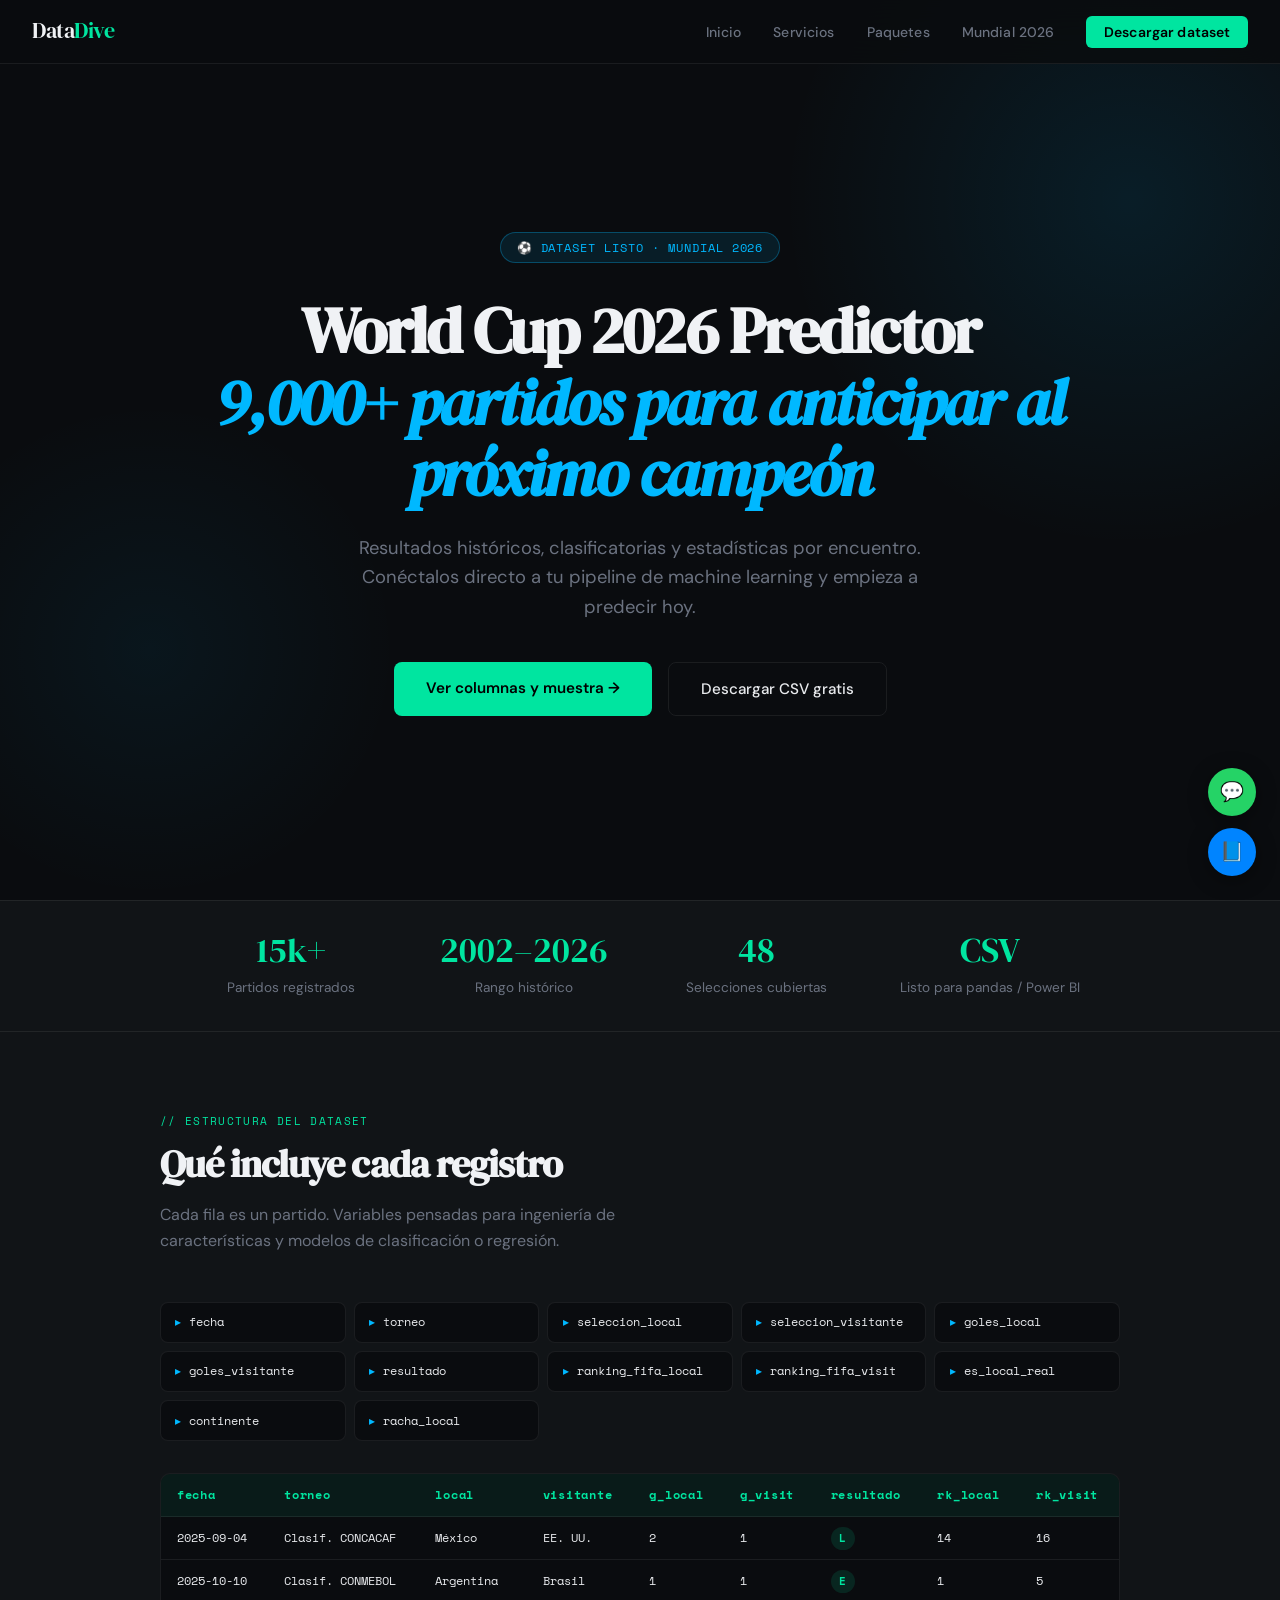
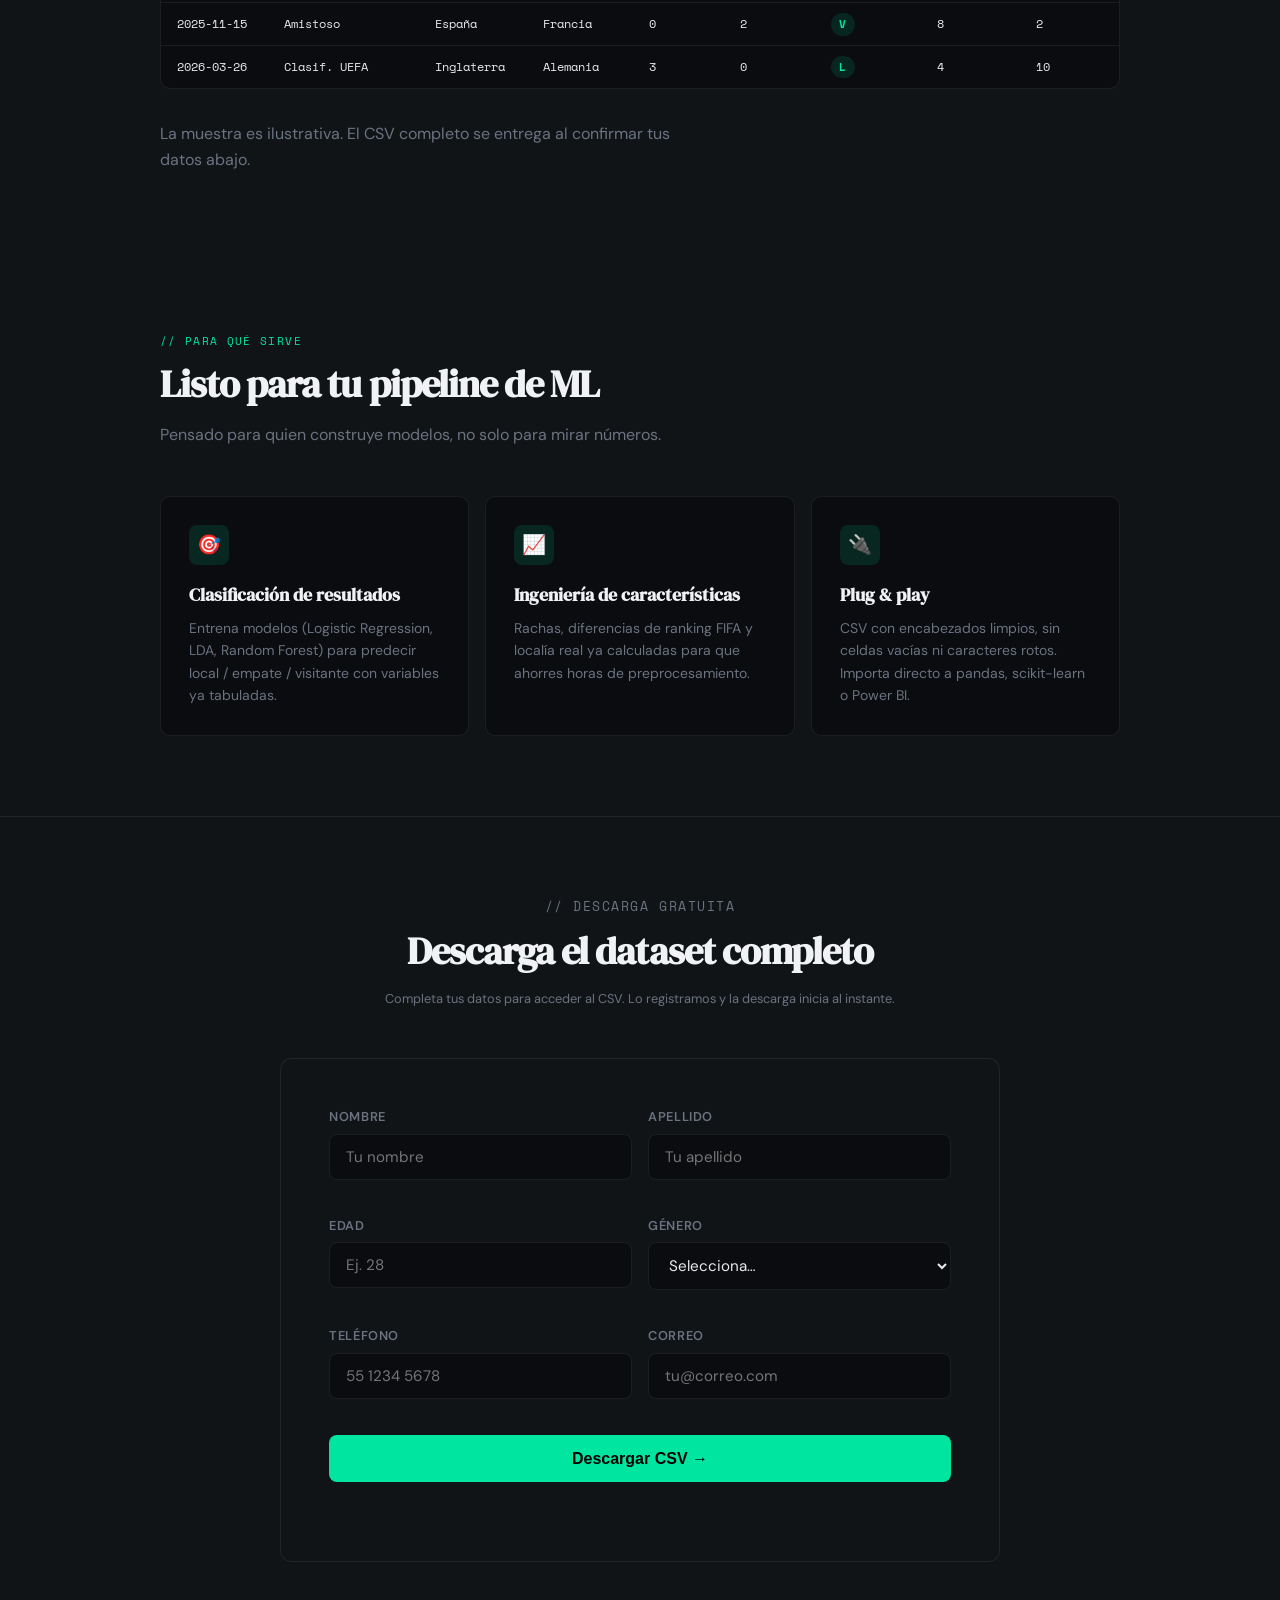
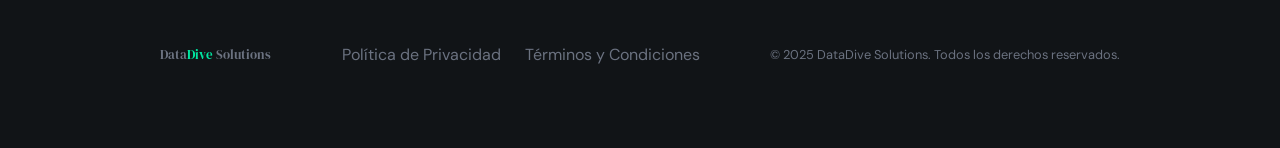
==== mundial-2026.html @ a994e7df "Dataset Selecciones" ====
<!DOCTYPE html>
<html lang="es">
<head>
  <meta charset="utf-8">
  <meta name="viewport" content="width=device-width, initial-scale=1">
  <meta name="description" content="Dataset de partidos de selecciones rumbo al Mundial 2026, listo para entrenar tu modelo predictivo. Descarga la muestra en CSV.">
  <meta name="author" content="DataDive Solutions">

  <meta property="og:title"       content="Dataset Mundial 2026 — Partidos de selecciones | DataDive">
  <meta property="og:description" content="Datos históricos y de clasificación listos para modelos predictivos. Descarga en CSV.">
  <meta property="og:type"        content="website">

  <title>Dataset Mundial 2026 — Partidos de selecciones | DataDive Solutions</title>

  <link rel="preconnect" href="https://fonts.googleapis.com">
  <link rel="preconnect" href="https://fonts.gstatic.com" crossorigin>
  <link href="https://fonts.googleapis.com/css2?family=DM+Serif+Display:ital@0;1&family=DM+Sans:wght@300;400;500;600&family=Space+Mono:wght@400;700&display=swap" rel="stylesheet">

  <!-- Estilos base (reutilizados) + estilos específicos de esta página -->
  <link rel="stylesheet" href="css/styles.css">
  <link rel="stylesheet" href="css/mundial.css">

  <!-- Meta Pixel Code -->
  <script>
  !function(f,b,e,v,n,t,s)
  {if(f.fbq)return;n=f.fbq=function(){n.callMethod?
  n.callMethod.apply(n,arguments):n.queue.push(arguments)};
  if(!f._fbq)f._fbq=n;n.push=n;n.loaded=!0;n.version='2.0';
  n.queue=[];t=b.createElement(e);t.async=!0;
  t.src=v;s=b.getElementsByTagName(e)[0];
  s.parentNode.insertBefore(t,s)}(window, document,'script',
  'https://connect.facebook.net/en_US/fbevents.js');
  fbq('init', '1677530406272596');
  fbq('track', 'PageView');
  </script>
  <noscript><img height="1" width="1" style="display:none"
  src="https://www.facebook.com/tr?id=1677530406272596&ev=PageView&noscript=1"
  /></noscript>
  <!-- End Meta Pixel Code -->
</head>
<body>

  <!-- ══════════ NAVBAR ══════════ -->
  <header>
    <nav class="navbar" aria-label="Navegación principal">
      <a class="nav-logo" href="index.html" aria-label="DataDive Solutions — Inicio">
        Data<span>Dive</span>
      </a>
      <ul class="nav-links" role="list">
        <li><a href="index.html">Inicio</a></li>
        <li><a href="index.html#servicios">Servicios</a></li>
        <li><a href="index.html#paquetes">Paquetes</a></li>
        <li><a href="mundial-2026.html" aria-current="page">Mundial 2026</a></li>
        <li><a href="#descarga" class="nav-cta">Descargar dataset</a></li>
      </ul>
    </nav>
  </header>

  <main>

    <!-- ══════════ HERO ══════════ -->
    <section class="hero hero--mundial" aria-labelledby="hero-heading">
      <div class="hero-inner">
        <div class="hero-badge" aria-hidden="true">⚽ Dataset listo · Mundial 2026</div>
        <h1 id="hero-heading">
          World Cup 2026 Predictor<br>
          <em>9,000+ partidos para anticipar al próximo campeón</em>
        </h1>
        <p>
          Resultados históricos, clasificatorias y estadísticas por encuentro. Conéctalos directo a tu pipeline de
          machine learning y empieza a predecir hoy.
        </p>
        <div class="hero-actions">
          <a href="#muestra"  class="btn-primary">Ver columnas y muestra →</a>
          <a href="#descarga" class="btn-ghost">Descargar CSV gratis</a>
        </div>
      </div>
    </section>

    <!-- ══════════ STATS ══════════ -->
    <div class="stats-bar" role="region" aria-label="Cifras del dataset">
      <div class="stats-inner">
        <div>
          <span class="stat-num">15k+</span>
          <span class="stat-label">Partidos registrados</span>
        </div>
        <div>
          <span class="stat-num">2002–2026</span>
          <span class="stat-label">Rango histórico</span>
        </div>
        <div>
          <span class="stat-num">48</span>
          <span class="stat-label">Selecciones cubiertas</span>
        </div>
        <div>
          <span class="stat-num">CSV</span>
          <span class="stat-label">Listo para pandas / Power BI</span>
        </div>
      </div>
    </div>

    <!-- ══════════ MUESTRA / COLUMNAS ══════════ -->
    <section id="muestra" aria-labelledby="muestra-heading">
      <div class="container">
        <p class="section-label" aria-hidden="true">// estructura del dataset</p>
        <h2 class="section-title" id="muestra-heading">Qué incluye cada registro</h2>
        <p class="section-sub">
          Cada fila es un partido. Variables pensadas para ingeniería de
          características y modelos de clasificación o regresión.
        </p>

        <div class="dataset-cols">
          <div class="dataset-col">fecha</div>
          <div class="dataset-col">torneo</div>
          <div class="dataset-col">seleccion_local</div>
          <div class="dataset-col">seleccion_visitante</div>
          <div class="dataset-col">goles_local</div>
          <div class="dataset-col">goles_visitante</div>
          <div class="dataset-col">resultado</div>
          <div class="dataset-col">ranking_fifa_local</div>
          <div class="dataset-col">ranking_fifa_visit</div>
          <div class="dataset-col">es_local_real</div>
          <div class="dataset-col">continente</div>
          <div class="dataset-col">racha_local</div>
        </div>

        <div class="table-preview" role="region" aria-label="Muestra del dataset de partidos">
          <table>
            <thead>
              <tr>
                <th scope="col">fecha</th>
                <th scope="col">torneo</th>
                <th scope="col">local</th>
                <th scope="col">visitante</th>
                <th scope="col">g_local</th>
                <th scope="col">g_visit</th>
                <th scope="col">resultado</th>
                <th scope="col">rk_local</th>
                <th scope="col">rk_visit</th>
              </tr>
            </thead>
            <tbody>
              <tr>
                <td>2025-09-04</td><td>Clasif. CONCACAF</td><td>México</td><td>EE. UU.</td>
                <td>2</td><td>1</td><td><span class="tag tag-ok">L</span></td><td>14</td><td>16</td>
              </tr>
              <tr>
                <td>2025-10-10</td><td>Clasif. CONMEBOL</td><td>Argentina</td><td>Brasil</td>
                <td>1</td><td>1</td><td><span class="tag tag-ok">E</span></td><td>1</td><td>5</td>
              </tr>
              <tr>
                <td>2025-11-15</td><td>Amistoso</td><td>España</td><td>Francia</td>
                <td>0</td><td>2</td><td><span class="tag tag-ok">V</span></td><td>8</td><td>2</td>
              </tr>
              <tr>
                <td>2026-03-26</td><td>Clasif. UEFA</td><td>Inglaterra</td><td>Alemania</td>
                <td>3</td><td>0</td><td><span class="tag tag-ok">L</span></td><td>4</td><td>10</td>
              </tr>
            </tbody>
          </table>
        </div>
        <p class="section-sub" style="margin-bottom:0;">
          La muestra es ilustrativa. El CSV completo se entrega al confirmar tus datos abajo.
        </p>
      </div>
    </section>

    <!-- ══════════ CASOS DE USO ══════════ -->
    <section id="usos" aria-labelledby="usos-heading" style="background:var(--color-surface);">
      <div class="container">
        <p class="section-label" aria-hidden="true">// para qué sirve</p>
        <h2 class="section-title" id="usos-heading">Listo para tu pipeline de ML</h2>
        <p class="section-sub">Pensado para quien construye modelos, no solo para mirar números.</p>

        <div class="services-grid">
          <article class="service-card">
            <div class="service-icon" aria-hidden="true">🎯</div>
            <h3>Clasificación de resultados</h3>
            <p>Entrena modelos (Logistic Regression, LDA, Random Forest) para predecir local / empate / visitante con variables ya tabuladas.</p>
          </article>
          <article class="service-card">
            <div class="service-icon" aria-hidden="true">📈</div>
            <h3>Ingeniería de características</h3>
            <p>Rachas, diferencias de ranking FIFA y localía real ya calculadas para que ahorres horas de preprocesamiento.</p>
          </article>
          <article class="service-card">
            <div class="service-icon" aria-hidden="true">🔌</div>
            <h3>Plug &amp; play</h3>
            <p>CSV con encabezados limpios, sin celdas vacías ni caracteres rotos. Importa directo a pandas, scikit-learn o Power BI.</p>
          </article>
        </div>
      </div>
    </section>

  </main>

  <!-- ══════════ FOOTER CON FORMULARIO DE DESCARGA PROTEGIDA ══════════ -->
  <footer id="descarga" class="site-footer" style="text-align:left; padding-top:var(--space-2xl); padding-bottom:var(--space-2xl);">
    <div class="container">
      <div style="text-align:center; margin-bottom:var(--space-xl);">
        <p class="section-label" aria-hidden="true">// descarga gratuita</p>
        <h2 class="section-title">Descarga el dataset completo</h2>
        <p class="section-sub" style="margin:0 auto;">
          Completa tus datos para acceder al CSV. Lo registramos y la descarga inicia al instante.
        </p>
      </div>

      <div class="download-gate">
        <form id="download-form" novalidate>

          <!-- Honeypot anti-bots (oculto para humanos) -->
          <div class="hp-field" aria-hidden="true">
            <label for="website">No llenar este campo</label>
            <input type="text" id="website" name="website" tabindex="-1" autocomplete="off">
          </div>

          <div class="download-gate-grid">
            <div class="form-group">
              <label for="nombre">Nombre</label>
              <input type="text" id="nombre" name="nombre" placeholder="Tu nombre" required autocomplete="given-name">
            </div>
            <div class="form-group">
              <label for="apellido">Apellido</label>
              <input type="text" id="apellido" name="apellido" placeholder="Tu apellido" required autocomplete="family-name">
            </div>
            <div class="form-group">
              <label for="edad">Edad</label>
              <input type="number" id="edad" name="edad" placeholder="Ej. 28" min="1" max="120" required>
            </div>
            <div class="form-group">
              <label for="genero">Género</label>
              <select id="genero" name="genero" required>
                <option value="" disabled selected>Selecciona…</option>
                <option value="Femenino">Femenino</option>
                <option value="Masculino">Masculino</option>
                <option value="Otro">Otro</option>
                <option value="Prefiero no decir">Prefiero no decir</option>
              </select>
            </div>
            <div class="form-group">
              <label for="telefono">Teléfono</label>
              <input type="tel" id="telefono" name="telefono" placeholder="55 1234 5678" required autocomplete="tel">
            </div>
            <div class="form-group">
              <label for="correo">Correo</label>
              <input type="email" id="correo" name="correo" placeholder="tu@correo.com" required autocomplete="email">
            </div>
          </div>

          <button type="submit" class="btn-primary form-submit" style="margin-top:var(--space-md);">
            Descargar CSV →
          </button>

          <p id="form-status" class="form-status" role="status" aria-live="polite"></p>
        </form>
      </div>

      <div class="footer-inner" style="margin-top:var(--space-2xl);">
        <p class="footer-logo">Data<span>Dive</span> Solutions</p>
        <nav class="footer-links" aria-label="Legal">
          <a href="legal.html">Política de Privacidad</a>
          <a href="legal.html">Términos y Condiciones</a>
        </nav>
        <p>© 2025 DataDive Solutions. Todos los derechos reservados.</p>
      </div>
    </div>
  </footer>

  <!-- ══════════ FLOATING CTA ══════════ -->
  <div class="float-cta" aria-label="Contacto rápido">
    <a href="https://wa.me/525579811317" class="float-btn float-wa"
       target="_blank" rel="noopener noreferrer" aria-label="Contáctanos por WhatsApp">💬</a>
    <a href="https://www.facebook.com/share/1CLUdDTgsz/?mibextid=wwXlfr" class="float-btn float-fb"
       target="_blank" rel="noopener noreferrer" aria-label="Contáctanos por Facebook">📘</a>
  </div>

  <script src="js/mundial.js" defer></script>

</body>
</html>
---- css/styles.css ----
/* ============================================================
   DataDive Solutions — Main Stylesheet
   Structure:
   1. Design Tokens (CSS Custom Properties)
   2. Reset & Base
   3. Typography Utilities
   4. Layout Utilities
   5. Components
      5.1 Navbar
      5.2 Buttons
      5.3 Hero
      5.4 Stats Bar
      5.5 Data Sample / Table
      5.6 Process Steps
      5.7 Services Grid
      5.8 Packages
      5.9 Testimonials
      5.10 Legal / Trust Cards
      5.11 FAQ Accordion
      5.12 Contact Form
      5.13 Footer
      5.14 Floating CTA
   6. Animations
   7. Media Queries
   ============================================================ */


/* ── 1. DESIGN TOKENS ─────────────────────────────────────── */
:root {
  /* Colors */
  --color-bg:          #0a0c0f;
  --color-surface:     #111417;
  --color-surface-2:   #181c20;
  --color-border:      rgba(255, 255, 255, 0.07);
  --color-accent:      #00e5a0;
  --color-accent-2:    #00b8ff;
  --color-accent-dim:  rgba(0, 229, 160, 0.12);
  --color-text:        #e8eaed;
  --color-muted:       #6b7280;
  --color-heading:     #f0f2f5;
  --color-danger:      #ff4d6d;
  --color-wa:          #25d366;
  --color-fb:          #0084ff;

  /* Typography */
  --font-sans:   'DM Sans', sans-serif;
  --font-serif:  'DM Serif Display', serif;
  --font-mono:   'Space Mono', monospace;

  /* Spacing scale */
  --space-xs:  0.25rem;
  --space-sm:  0.5rem;
  --space-md:  1rem;
  --space-lg:  2rem;
  --space-xl:  3rem;
  --space-2xl: 5rem;

  /* Radii */
  --radius-sm:  6px;
  --radius-md:  8px;
  --radius-lg:  10px;
  --radius-xl:  12px;
  --radius-pill: 100px;

  /* Transitions */
  --transition-fast: 0.15s ease;
  --transition-base: 0.2s ease;
  --transition-slow: 0.5s ease;

  /* Layout */
  --container-max: 960px;
  --nav-height: 64px;
}


/* ── 2. RESET & BASE ──────────────────────────────────────── */
*,
*::before,
*::after {
  box-sizing: border-box;
  margin: 0;
  padding: 0;
}

html {
  scroll-behavior: smooth;
}

body {
  background:   var(--color-bg);
  color:        var(--color-text);
  font-family:  var(--font-sans);
  font-size:    16px;
  line-height:  1.6;
  overflow-x:   hidden;
}


/* ── 3. TYPOGRAPHY UTILITIES ──────────────────────────────── */
.section-label {
  font-family:    var(--font-mono);
  font-size:      0.7rem;
  letter-spacing: 0.12em;
  text-transform: uppercase;
  color:          var(--color-accent);
  margin-bottom:  0.75rem;
}

.section-title {
  font-family:    var(--font-serif);
  font-size:      clamp(1.8rem, 3vw, 2.6rem);
  color:          var(--color-heading);
  letter-spacing: -0.025em;
  line-height:    1.15;
  margin-bottom:  var(--space-md);
}

.section-sub {
  color:         var(--color-muted);
  max-width:     520px;
  font-size:     1rem;
  margin-bottom: var(--space-xl);
}


/* ── 4. LAYOUT UTILITIES ──────────────────────────────────── */
.container {
  max-width: var(--container-max);
  margin:    0 auto;
}

section {
  padding: var(--space-2xl) var(--space-lg);
}


/* ── 5. COMPONENTS ────────────────────────────────────────── */

/* 5.1 Navbar */
.navbar {
  position:        fixed;
  top:             0;
  left:            0;
  right:           0;
  z-index:         100;
  display:         flex;
  align-items:     center;
  justify-content: space-between;
  padding:         0 var(--space-lg);
  height:          var(--nav-height);
  background:      rgba(10, 12, 15, 0.85);
  backdrop-filter: blur(16px);
  border-bottom:   1px solid var(--color-border);
}

.nav-logo {
  font-family:     var(--font-serif);
  font-size:       1.35rem;
  color:           var(--color-heading);
  text-decoration: none;
  letter-spacing:  -0.02em;
}
.nav-logo span { color: var(--color-accent); }

.nav-links {
  display:    flex;
  gap:        var(--space-lg);
  list-style: none;
}

.nav-links a {
  color:           var(--color-muted);
  text-decoration: none;
  font-size:       0.875rem;
  font-weight:     500;
  letter-spacing:  0.01em;
  transition:      color var(--transition-base);
}
.nav-links a:hover { color: var(--color-text); }

.nav-cta {
  background:    var(--color-accent);
  color:         #000 !important;
  padding:       0.45rem 1.1rem;
  border-radius: var(--radius-sm);
  font-weight:   600 !important;
}
.nav-cta:hover { opacity: 0.88; }


/* 5.2 Buttons */
.btn-primary {
  background:      var(--color-accent);
  color:           #000;
  border:          none;
  padding:         0.85rem 2rem;
  border-radius:   var(--radius-md);
  font-size:       0.95rem;
  font-weight:     600;
  cursor:          pointer;
  text-decoration: none;
  transition:      transform var(--transition-fast),
                   box-shadow var(--transition-fast);
  box-shadow:      0 0 0 rgba(0, 229, 160, 0);
  display:         inline-block;
}
.btn-primary:hover {
  transform:  translateY(-2px);
  box-shadow: 0 8px 32px rgba(0, 229, 160, 0.25);
}

.btn-ghost {
  background:      transparent;
  color:           var(--color-text);
  border:          1px solid var(--color-border);
  padding:         0.85rem 2rem;
  border-radius:   var(--radius-md);
  font-size:       0.95rem;
  font-weight:     500;
  cursor:          pointer;
  text-decoration: none;
  transition:      border-color var(--transition-base),
                   color var(--transition-base);
  display:         inline-block;
}
.btn-ghost:hover {
  border-color: var(--color-accent);
  color:        var(--color-accent);
}


/* 5.3 Hero */
.hero {
  min-height: 100vh;
  display:    grid;
  place-items: center;
  padding:    7rem var(--space-lg) 4rem;
  position:   relative;
  overflow:   hidden;
}

.hero::before {
  content:        '';
  position:       absolute;
  width:          700px;
  height:         700px;
  background:     radial-gradient(circle, rgba(0, 229, 160, 0.08) 0%, transparent 70%);
  top:            -150px;
  right:          -200px;
  pointer-events: none;
}

.hero::after {
  content:        '';
  position:       absolute;
  width:          500px;
  height:         500px;
  background:     radial-gradient(circle, rgba(0, 184, 255, 0.06) 0%, transparent 70%);
  bottom:         0;
  left:           -100px;
  pointer-events: none;
}

.hero-inner {
  max-width: 860px;
  text-align: center;
  position:   relative;
  z-index:    1;
}

.hero-badge {
  display:        inline-flex;
  align-items:    center;
  gap:            var(--space-sm);
  background:     var(--color-accent-dim);
  border:         1px solid rgba(0, 229, 160, 0.25);
  border-radius:  var(--radius-pill);
  padding:        0.3rem var(--space-md);
  font-size:      0.75rem;
  font-family:    var(--font-mono);
  color:          var(--color-accent);
  letter-spacing: 0.08em;
  text-transform: uppercase;
  margin-bottom:  var(--space-lg);
  animation:      fadeUp 0.6s ease both;
}

.hero h1 {
  font-family:    var(--font-serif);
  font-size:      clamp(2.4rem, 5vw, 4rem);
  line-height:    1.12;
  color:          var(--color-heading);
  letter-spacing: -0.03em;
  margin-bottom:  1.5rem;
  animation:      fadeUp 0.6s 0.1s ease both;
}
.hero h1 em { color: var(--color-accent); font-style: italic; }

.hero p {
  font-size:     1.15rem;
  color:         var(--color-muted);
  max-width:     580px;
  margin:        0 auto 2.5rem;
  animation:     fadeUp 0.6s 0.2s ease both;
}

.hero-actions {
  display:         flex;
  gap:             var(--space-md);
  justify-content: center;
  flex-wrap:       wrap;
  animation:       fadeUp 0.6s 0.3s ease both;
}


/* 5.4 Stats Bar */
.stats-bar {
  background:    var(--color-surface);
  border-top:    1px solid var(--color-border);
  border-bottom: 1px solid var(--color-border);
  padding:       var(--space-lg);
}

.stats-inner {
  max-width:             900px;
  margin:                0 auto;
  display:               grid;
  grid-template-columns: repeat(auto-fit, minmax(180px, 1fr));
  gap:                   var(--space-lg);
  text-align:            center;
}

.stat-num {
  font-family:   var(--font-serif);
  font-size:     2.2rem;
  color:         var(--color-accent);
  display:       block;
  line-height:   1;
  margin-bottom: 0.35rem;
}

.stat-label { font-size: 0.85rem; color: var(--color-muted); }


/* 5.5 Data Sample / Table */
#muestra { background: var(--color-surface); }

.table-preview {
  background:    var(--color-bg);
  border:        1px solid var(--color-border);
  border-radius: var(--radius-lg);
  overflow:      hidden;
  margin-bottom: var(--space-lg);
  overflow-x:    auto;
}

.table-preview table {
  width:           100%;
  border-collapse: collapse;
  font-family:     var(--font-mono);
  font-size:       0.78rem;
}

.table-preview thead {
  background:    rgba(0, 229, 160, 0.07);
  border-bottom: 1px solid var(--color-border);
}

.table-preview th {
  color:          var(--color-accent);
  padding:        0.7rem var(--space-md);
  text-align:     left;
  letter-spacing: 0.06em;
  white-space:    nowrap;
}

.table-preview td {
  padding:       0.6rem var(--space-md);
  color:         var(--color-text);
  border-bottom: 1px solid var(--color-border);
  white-space:   nowrap;
}

.table-preview tr:last-child td { border-bottom: none; }
.table-preview tr:hover td      { background: rgba(255, 255, 255, 0.02); }

.tag {
  display:       inline-block;
  padding:       0.15rem 0.55rem;
  border-radius: var(--radius-pill);
  font-size:     0.7rem;
  font-family:   var(--font-mono);
  font-weight:   700;
}
.tag-ok   { background: rgba(0, 229, 160, 0.12); color: var(--color-accent); }
.tag-warn { background: rgba(255, 77, 109, 0.12); color: var(--color-danger); }

.download-row {
  display:     flex;
  gap:         var(--space-md);
  flex-wrap:   wrap;
  align-items: center;
}

.download-chip {
  display:         flex;
  align-items:     center;
  gap:             var(--space-sm);
  background:      var(--color-surface-2);
  border:          1px solid var(--color-border);
  border-radius:   var(--radius-md);
  padding:         0.5rem var(--space-md);
  font-size:       0.8rem;
  color:           var(--color-text);
  text-decoration: none;
  transition:      border-color var(--transition-base),
                   color var(--transition-base);
  cursor:          pointer;
}
.download-chip:hover { border-color: var(--color-accent); color: var(--color-accent); }
.chip-icon { font-size: 1rem; }


/* 5.6 Process Steps */
.process-steps {
  display:               grid;
  grid-template-columns: repeat(auto-fit, minmax(240px, 1fr));
  gap:                   0;
}

.step {
  background:    var(--color-surface);
  border:        1px solid var(--color-border);
  border-radius: var(--radius-lg);
  padding:       var(--space-lg);
  margin:        var(--space-sm);
  transition:    border-color var(--transition-base);
}
.step:hover { border-color: rgba(0, 229, 160, 0.3); }

.step-num {
  font-family:   var(--font-serif);
  font-size:     3rem;
  color:         rgba(0, 229, 160, 0.15);
  line-height:   1;
  margin-bottom: 0.75rem;
}

.step h3 {
  font-family:   var(--font-serif);
  font-size:     1.15rem;
  color:         var(--color-heading);
  margin-bottom: var(--space-sm);
}

.step p { font-size: 0.9rem; color: var(--color-muted); }


/* 5.7 Services Grid */
#servicios { background: var(--color-surface); }

.services-grid {
  display:               grid;
  grid-template-columns: repeat(auto-fit, minmax(260px, 1fr));
  gap:                   var(--space-md);
}

.service-card {
  background:    var(--color-bg);
  border:        1px solid var(--color-border);
  border-radius: var(--radius-lg);
  padding:       1.75rem;
  transition:    border-color var(--transition-base),
                 transform var(--transition-base);
}
.service-card:hover {
  border-color: rgba(0, 229, 160, 0.3);
  transform:    translateY(-3px);
}

.service-icon {
  width:         40px;
  height:        40px;
  background:    var(--color-accent-dim);
  border-radius: var(--radius-md);
  display:       flex;
  align-items:   center;
  justify-content: center;
  font-size:     1.2rem;
  margin-bottom: var(--space-md);
}

.service-card h3 {
  font-family:   var(--font-serif);
  font-size:     1.1rem;
  color:         var(--color-heading);
  margin-bottom: var(--space-sm);
}
.service-card p { font-size: 0.875rem; color: var(--color-muted); }


/* 5.8 Packages */
.packages-grid {
  display:               grid;
  grid-template-columns: repeat(3, 1fr);
  gap:                   1.25rem;
  align-items:           stretch;
}

.pkg {
  background:     var(--color-surface);
  border:         1px solid var(--color-border);
  border-radius:  var(--radius-xl);
  padding:        var(--space-lg);
  position:       relative;
  transition:     border-color var(--transition-base);
  display:        flex;
  flex-direction: column;
}
.pkg:hover { border-color: rgba(0, 229, 160, 0.25); }

.pkg.featured {
  border-color: var(--color-accent);
  background:   linear-gradient(160deg, rgba(0, 229, 160, 0.06) 0%, var(--color-surface) 60%);
}

.pkg-badge {
  position:       absolute;
  top:            -12px;
  left:           50%;
  transform:      translateX(-50%);
  background:     var(--color-accent);
  color:          #000;
  font-size:      0.65rem;
  font-weight:    700;
  letter-spacing: 0.1em;
  text-transform: uppercase;
  padding:        0.25rem 0.75rem;
  border-radius:  var(--radius-pill);
  white-space:    nowrap;
}

.pkg-name {
  font-family:    var(--font-mono);
  font-size:      0.7rem;
  letter-spacing: 0.1em;
  text-transform: uppercase;
  color:          var(--color-accent);
  margin-bottom:  var(--space-sm);
}

.pkg-price {
  font-family:   var(--font-serif);
  font-size:     2.4rem;
  color:         var(--color-heading);
  line-height:   1;
  margin-bottom: 0.15rem;
}
.pkg-price span { font-size: 1rem; color: var(--color-muted); }

.pkg-per-record {
  font-size:     0.75rem;
  color:         var(--color-accent);
  font-family:   var(--font-mono);
  margin-bottom: 0.75rem;
}

.pkg-desc {
  font-size:     0.85rem;
  color:         var(--color-muted);
  margin-bottom: 1.5rem;
}

.pkg-features {
  list-style:    none;
  margin-bottom: var(--space-lg);
  flex:          1;
}

.pkg-features li {
  font-size:     0.875rem;
  color:         var(--color-text);
  padding:       0.4rem 0;
  border-bottom: 1px solid var(--color-border);
  display:       flex;
  gap:           var(--space-sm);
  align-items:   flex-start;
}
.pkg-features li::before      { content: '✓'; color: var(--color-accent); flex-shrink: 0; }
.pkg-features li:last-child   { border-bottom: none; }

.pkg .btn-primary,
.pkg .btn-ghost {
  width:      100%;
  text-align: center;
  display:    block;
  margin-top: auto;
}


/* 5.9 Testimonials */
.testimonials {
  display:               grid;
  grid-template-columns: repeat(auto-fit, minmax(280px, 1fr));
  gap:                   1.25rem;
}

.testimonial {
  background:    var(--color-surface);
  border:        1px solid var(--color-border);
  border-radius: var(--radius-lg);
  padding:       1.75rem;
}

.metric-chip {
  display:       inline-block;
  background:    rgba(0, 229, 160, 0.1);
  color:         var(--color-accent);
  font-size:     0.75rem;
  font-weight:   600;
  padding:       0.2rem 0.6rem;
  border-radius: 4px;
  margin-bottom: 0.75rem;
}

.quote {
  font-family:   var(--font-serif);
  font-size:     1.05rem;
  color:         var(--color-text);
  line-height:   1.6;
  margin-bottom: 1.25rem;
}
.quote::before {
  content:        '"';
  color:          var(--color-accent);
  font-size:      1.4rem;
  line-height:    0;
  vertical-align: -0.3em;
}

.author        { display: flex; align-items: center; gap: 0.75rem; }
.author-avatar {
  width:           36px;
  height:          36px;
  border-radius:   50%;
  background:      var(--color-accent-dim);
  display:         flex;
  align-items:     center;
  justify-content: center;
  font-family:     var(--font-serif);
  color:           var(--color-accent);
  font-size:       1rem;
}
.author-name { font-size: 0.875rem; font-weight: 600; color: var(--color-heading); }
.author-role { font-size: 0.75rem; color: var(--color-muted); }


/* 5.10 Legal / Trust Cards */
#legal { background: var(--color-surface); }

.trust-grid {
  display:               grid;
  grid-template-columns: repeat(auto-fit, minmax(220px, 1fr));
  gap:                   var(--space-md);
}

.trust-card {
  background:    var(--color-bg);
  border:        1px solid var(--color-border);
  border-radius: var(--radius-lg);
  padding:       1.5rem;
}
.trust-icon    { font-size: 1.5rem; margin-bottom: 0.75rem; }
.trust-card h4 {
  font-family:   var(--font-serif);
  font-size:     1rem;
  color:         var(--color-heading);
  margin-bottom: 0.4rem;
}
.trust-card p  { font-size: 0.85rem; color: var(--color-muted); }


/* 5.11 FAQ Accordion */
#faq { background: var(--color-surface); }

.faq-list  { max-width: 680px; }

.faq-item  { border-bottom: 1px solid var(--color-border); }

.faq-q {
  width:           100%;
  background:      none;
  border:          none;
  color:           var(--color-heading);
  font-family:     var(--font-sans);
  font-size:       0.975rem;
  font-weight:     600;
  text-align:      left;
  padding:         1.25rem 0;
  cursor:          pointer;
  display:         flex;
  justify-content: space-between;
  align-items:     center;
  gap:             var(--space-md);
}

.faq-q span {
  color:      var(--color-muted);
  font-size:  1.2rem;
  transition: transform var(--transition-base);
}
.faq-item.open .faq-q span { transform: rotate(45deg); }

.faq-a {
  display:        none;
  font-size:      0.9rem;
  color:          var(--color-muted);
  padding-bottom: 1.25rem;
  line-height:    1.7;
}
.faq-item.open .faq-a { display: block; }


/* 5.12 Contact Form */
#contacto { background: var(--color-bg); }

.contact-grid {
  display:               grid;
  grid-template-columns: 1fr 1fr;
  gap:                   4rem;
  align-items:           start;
}

.contact-info h2 {
  font-family:    var(--font-serif);
  font-size:      clamp(1.6rem, 3vw, 2.2rem);
  color:          var(--color-heading);
  letter-spacing: -0.025em;
  margin-bottom:  0.75rem;
}
.contact-info p { color: var(--color-muted); font-size: 0.95rem; margin-bottom: var(--space-lg); }

.contact-bullets { list-style: none; }
.contact-bullets li {
  display:     flex;
  align-items: flex-start;
  gap:         0.75rem;
  font-size:   0.875rem;
  color:       var(--color-muted);
  padding:     0.5rem 0;
}
.contact-bullets li::before {
  content:    '→';
  color:      var(--color-accent);
  flex-shrink: 0;
  margin-top: 0.1rem;
}

.form-card {
  background:    var(--color-surface);
  border:        1px solid var(--color-border);
  border-radius: var(--radius-xl);
  padding:       var(--space-lg);
}

.form-group { margin-bottom: 1.25rem; }

.form-group label {
  display:        block;
  font-size:      0.8rem;
  font-weight:    600;
  color:          var(--color-muted);
  letter-spacing: 0.05em;
  text-transform: uppercase;
  margin-bottom:  0.4rem;
}

.form-group input,
.form-group textarea {
  width:       100%;
  background:  var(--color-bg);
  border:      1px solid var(--color-border);
  border-radius: var(--radius-md);
  padding:     0.75rem var(--space-md);
  color:       var(--color-text);
  font-family: var(--font-sans);
  font-size:   0.95rem;
  outline:     none;
  transition:  border-color var(--transition-base);
}
.form-group input:focus,
.form-group textarea:focus { border-color: var(--color-accent); }

.form-group textarea { resize: vertical; min-height: 100px; }

.form-hint   { font-size: 0.75rem; color: var(--color-muted); margin-top: 0.4rem; }
.form-submit { width: 100%; padding: 0.9rem; font-size: 1rem; }


/* 5.13 Footer */
.site-footer {
  background:  var(--color-surface);
  border-top:  1px solid var(--color-border);
  padding:     var(--space-lg);
  text-align:  center;
}
.site-footer p { font-size: 0.8rem; color: var(--color-muted); }
.site-footer a { color: var(--color-muted); text-decoration: none; }
.site-footer a:hover { color: var(--color-accent); }

.footer-inner {
  max-width:       var(--container-max);
  margin:          0 auto;
  display:         flex;
  align-items:     center;
  justify-content: space-between;
  flex-wrap:       wrap;
  gap:             var(--space-md);
}

.footer-logo {
  font-family: var(--font-serif);
  font-size:   1rem;
  color:       var(--color-heading);
}
.footer-logo span { color: var(--color-accent); }

.footer-links { display: flex; gap: 1.5rem; }


/* 5.14 Floating CTA */
.float-cta {
  position:       fixed;
  bottom:         1.5rem;
  right:          1.5rem;
  display:        flex;
  flex-direction: column;
  gap:            0.75rem;
  z-index:        99;
}

.float-btn {
  width:           48px;
  height:          48px;
  border-radius:   50%;
  display:         flex;
  align-items:     center;
  justify-content: center;
  text-decoration: none;
  font-size:       1.2rem;
  box-shadow:      0 4px 20px rgba(0, 0, 0, 0.4);
  transition:      transform var(--transition-base);
}
.float-btn:hover { transform: scale(1.1); }
.float-wa { background: var(--color-wa); }
.float-fb { background: var(--color-fb); }


/* ── 6. ANIMATIONS ────────────────────────────────────────── */
@keyframes fadeUp {
  from { opacity: 0; transform: translateY(20px); }
  to   { opacity: 1; transform: translateY(0); }
}

/* Scroll-reveal initial state — applied via JS */
.reveal {
  opacity:    0;
  transform:  translateY(24px);
  transition: opacity var(--transition-slow),
              transform var(--transition-slow);
}
.reveal.visible {
  opacity:   1;
  transform: translateY(0);
}


/* ── 7. MEDIA QUERIES ─────────────────────────────────────── */
@media (max-width: 820px) {
  .packages-grid { grid-template-columns: 1fr; }
}

@media (max-width: 768px) {
  .nav-links  { display: none; }
  .stats-inner { grid-template-columns: repeat(2, 1fr); }
}

@media (max-width: 700px) {
  .contact-grid { grid-template-columns: 1fr; gap: var(--space-lg); }
}
---- css/mundial.css ----
/* ============================================================
   DataDive — Mundial 2026 (estilos adicionales)
   Este archivo NO reemplaza a styles.css; lo complementa.
   Reutiliza los design tokens (:root) ya definidos en styles.css.
   ============================================================ */

/* ── Hero variante mundial ────────────────────────────────── */
.hero--mundial::before {
  background: radial-gradient(circle, rgba(0, 184, 255, 0.10) 0%, transparent 70%);
}
.hero--mundial .hero-badge {
  border-color: rgba(0, 184, 255, 0.3);
  background: rgba(0, 184, 255, 0.10);
  color: var(--color-accent-2);
}
.hero--mundial h1 em { color: var(--color-accent-2); }


/* ── Lista de columnas del dataset ────────────────────────── */
.dataset-cols {
  display: grid;
  grid-template-columns: repeat(auto-fit, minmax(160px, 1fr));
  gap: var(--space-sm);
  margin-bottom: var(--space-lg);
}
.dataset-col {
  background: var(--color-bg);
  border: 1px solid var(--color-border);
  border-radius: var(--radius-md);
  padding: 0.6rem 0.9rem;
  font-family: var(--font-mono);
  font-size: 0.78rem;
  color: var(--color-text);
  display: flex;
  align-items: center;
  gap: var(--space-sm);
}
.dataset-col::before {
  content: '▸';
  color: var(--color-accent-2);
  flex-shrink: 0;
}


/* ── Caja de descarga (formulario gated en footer) ────────── */
.download-gate {
  background: var(--color-surface);
  border: 1px solid var(--color-border);
  border-radius: var(--radius-xl);
  padding: var(--space-xl);
  max-width: 720px;
  margin: 0 auto;
}

.download-gate-grid {
  display: grid;
  grid-template-columns: 1fr 1fr;
  gap: var(--space-md);
}
.download-gate-grid .form-group.full { grid-column: 1 / -1; }

/* select reutiliza el estilo de input */
.download-gate select {
  width: 100%;
  background: var(--color-bg);
  border: 1px solid var(--color-border);
  border-radius: var(--radius-md);
  padding: 0.75rem var(--space-md);
  color: var(--color-text);
  font-family: var(--font-sans);
  font-size: 0.95rem;
  outline: none;
  transition: border-color var(--transition-base);
}
.download-gate select:focus { border-color: var(--color-accent); }

/* Honeypot: invisible para humanos, atractivo para bots */
.hp-field {
  position: absolute;
  left: -9999px;
  width: 1px;
  height: 1px;
  overflow: hidden;
}

/* Mensaje de estado del formulario */
.form-status {
  margin-top: var(--space-md);
  font-size: 0.85rem;
  min-height: 1.2em;
  text-align: center;
}
.form-status.error   { color: var(--color-danger); }
.form-status.success { color: var(--color-accent); }
.form-status.loading { color: var(--color-muted); }

/* Botón en estado deshabilitado */
.btn-primary:disabled {
  opacity: 0.5;
  cursor: not-allowed;
  transform: none;
  box-shadow: none;
}


/* ── Responsive ───────────────────────────────────────────── */
@media (max-width: 600px) {
  .download-gate-grid { grid-template-columns: 1fr; }
  .download-gate { padding: var(--space-lg); }
}
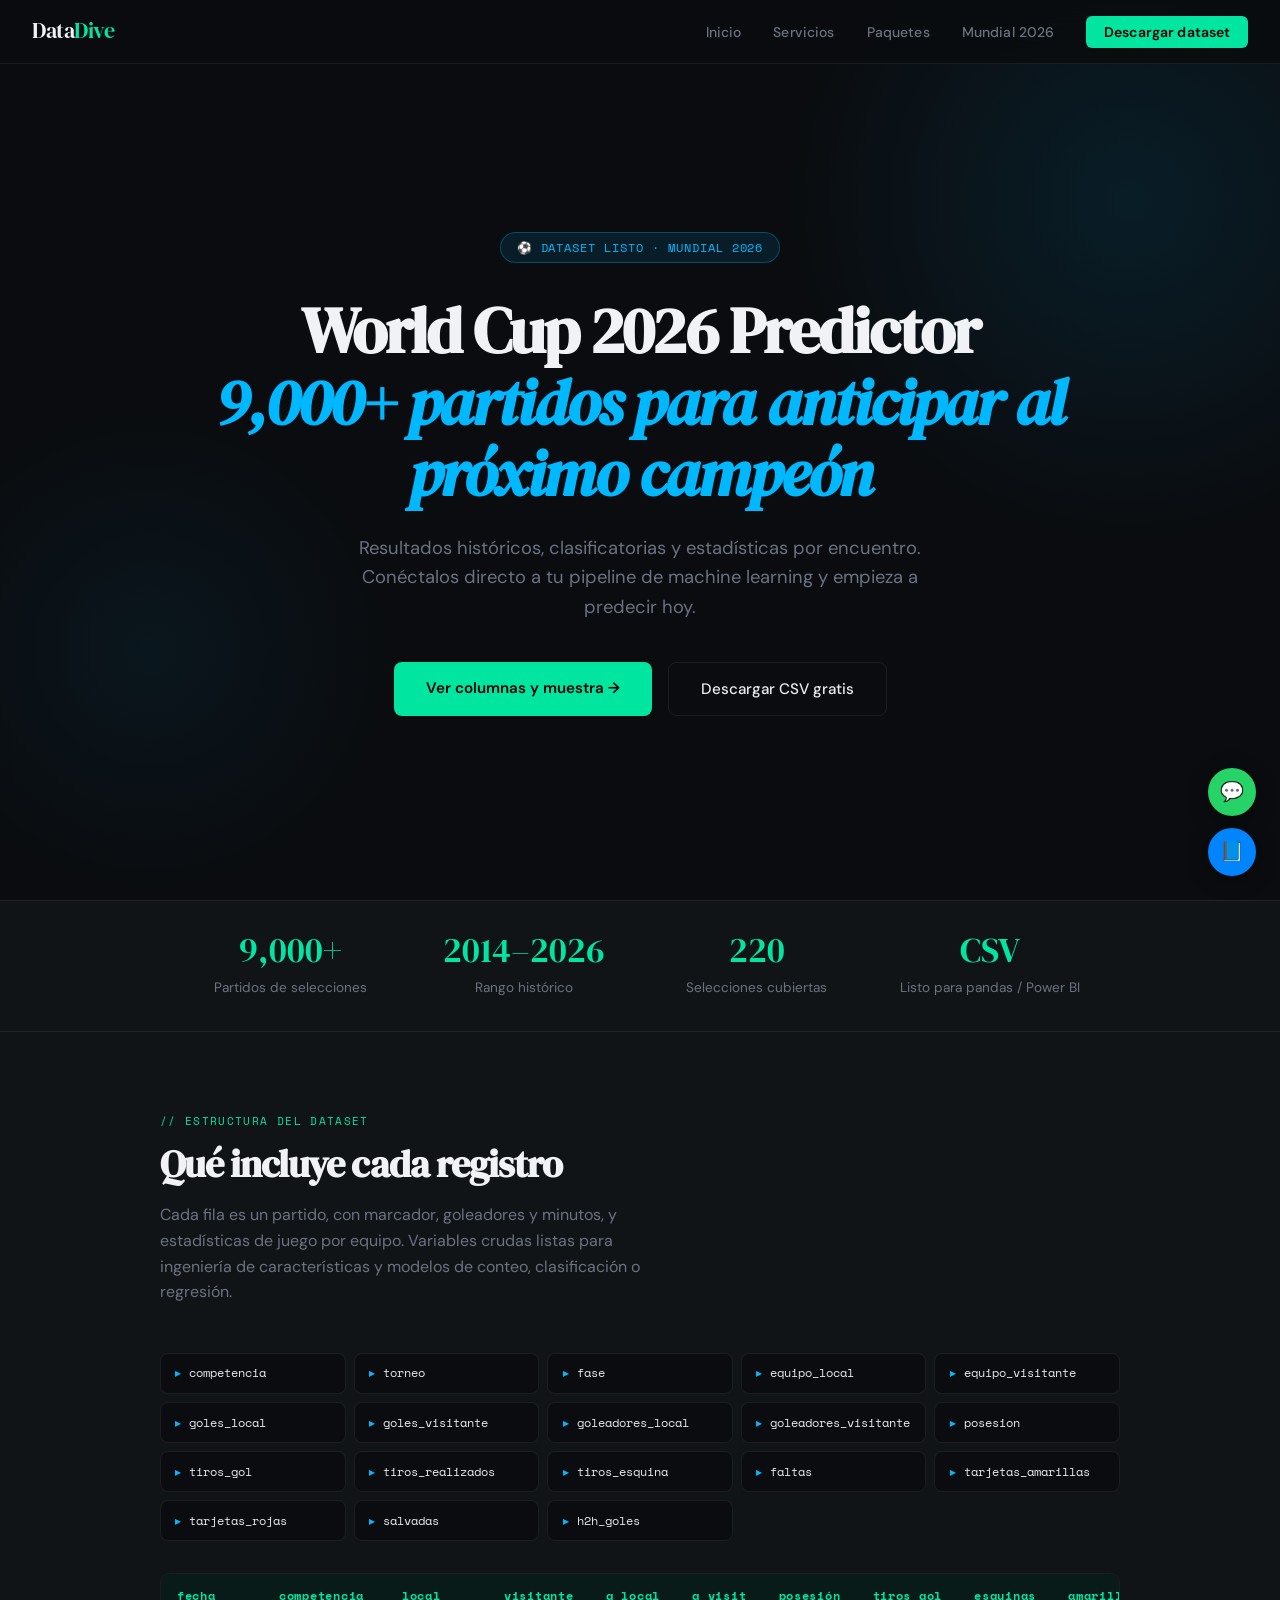
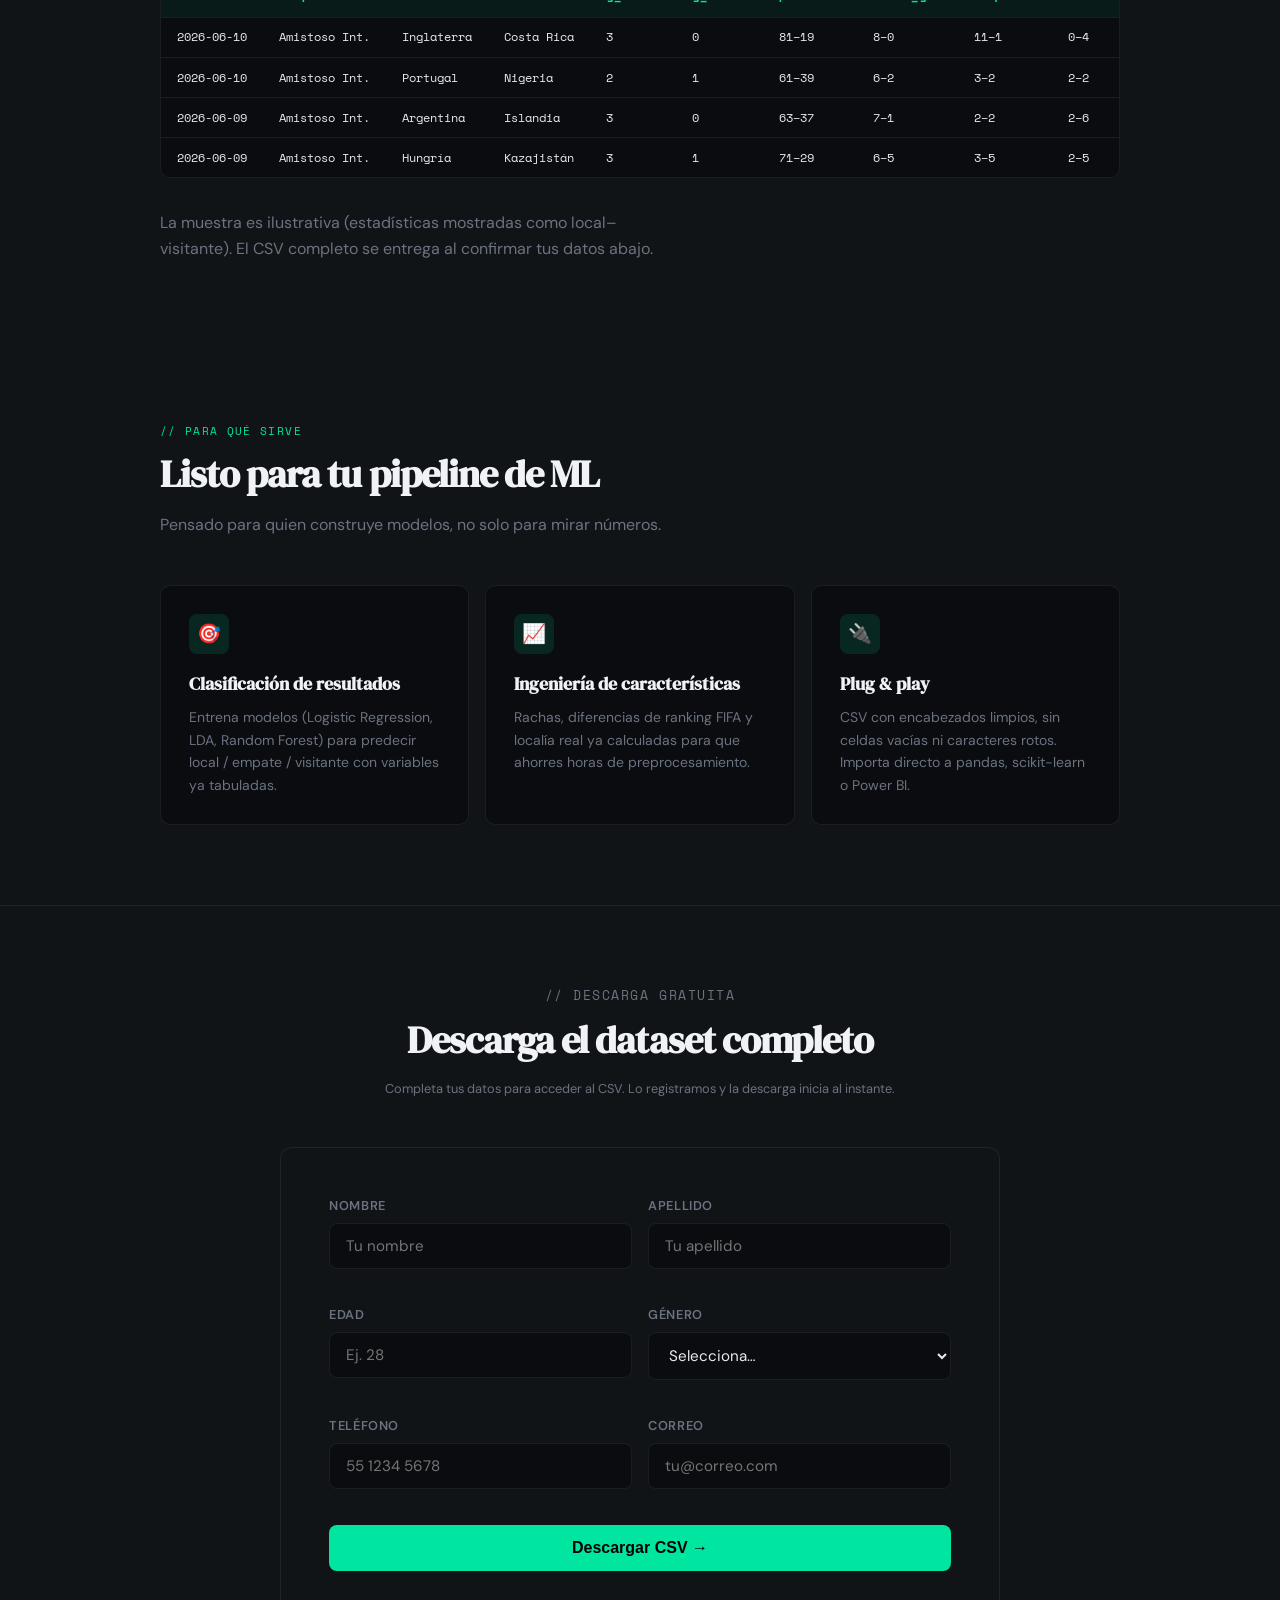
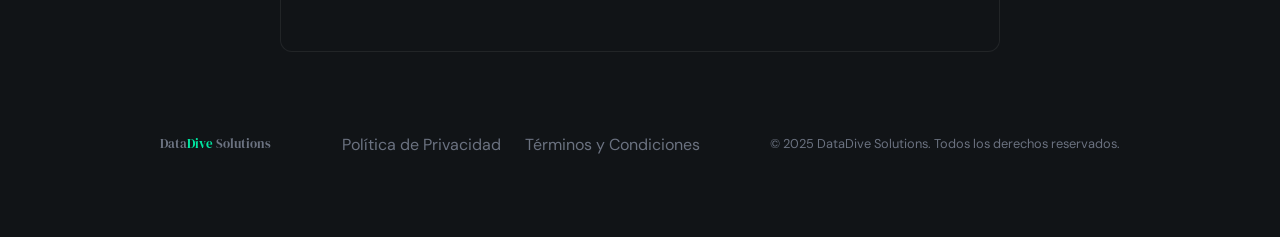
==== commit 1e524051: "Modificacion de Stats y Muestra" ====
--- a/mundial-2026.html
+++ b/mundial-2026.html
@@ -77,19 +77,19 @@
       </div>
     </section>
 
-    <!-- ══════════ STATS ══════════ -->
+ <!-- ══════════ STATS ══════════ -->
     <div class="stats-bar" role="region" aria-label="Cifras del dataset">
       <div class="stats-inner">
         <div>
-          <span class="stat-num">15k+</span>
-          <span class="stat-label">Partidos registrados</span>
-        </div>
-        <div>
-          <span class="stat-num">2002–2026</span>
+          <span class="stat-num">9,000+</span>
+          <span class="stat-label">Partidos de selecciones</span>
+        </div>
+        <div>
+          <span class="stat-num">2014–2026</span>
           <span class="stat-label">Rango histórico</span>
         </div>
         <div>
-          <span class="stat-num">48</span>
+          <span class="stat-num">220</span>
           <span class="stat-label">Selecciones cubiertas</span>
         </div>
         <div>
@@ -99,29 +99,36 @@
       </div>
     </div>
 
-    <!-- ══════════ MUESTRA / COLUMNAS ══════════ -->
+<!-- ══════════ MUESTRA / COLUMNAS ══════════ -->
     <section id="muestra" aria-labelledby="muestra-heading">
       <div class="container">
         <p class="section-label" aria-hidden="true">// estructura del dataset</p>
         <h2 class="section-title" id="muestra-heading">Qué incluye cada registro</h2>
         <p class="section-sub">
-          Cada fila es un partido. Variables pensadas para ingeniería de
-          características y modelos de clasificación o regresión.
+          Cada fila es un partido, con marcador, goleadores y minutos, y estadísticas
+          de juego por equipo. Variables crudas listas para ingeniería de
+          características y modelos de conteo, clasificación o regresión.
         </p>
 
         <div class="dataset-cols">
-          <div class="dataset-col">fecha</div>
+          <div class="dataset-col">competencia</div>
           <div class="dataset-col">torneo</div>
-          <div class="dataset-col">seleccion_local</div>
-          <div class="dataset-col">seleccion_visitante</div>
+          <div class="dataset-col">fase</div>
+          <div class="dataset-col">equipo_local</div>
+          <div class="dataset-col">equipo_visitante</div>
           <div class="dataset-col">goles_local</div>
           <div class="dataset-col">goles_visitante</div>
-          <div class="dataset-col">resultado</div>
-          <div class="dataset-col">ranking_fifa_local</div>
-          <div class="dataset-col">ranking_fifa_visit</div>
-          <div class="dataset-col">es_local_real</div>
-          <div class="dataset-col">continente</div>
-          <div class="dataset-col">racha_local</div>
+          <div class="dataset-col">goleadores_local</div>
+          <div class="dataset-col">goleadores_visitante</div>
+          <div class="dataset-col">posesion</div>
+          <div class="dataset-col">tiros_gol</div>
+          <div class="dataset-col">tiros_realizados</div>
+          <div class="dataset-col">tiros_esquina</div>
+          <div class="dataset-col">faltas</div>
+          <div class="dataset-col">tarjetas_amarillas</div>
+          <div class="dataset-col">tarjetas_rojas</div>
+          <div class="dataset-col">salvadas</div>
+          <div class="dataset-col">h2h_goles</div>
         </div>
 
         <div class="table-preview" role="region" aria-label="Muestra del dataset de partidos">
@@ -129,38 +136,39 @@
             <thead>
               <tr>
                 <th scope="col">fecha</th>
-                <th scope="col">torneo</th>
+                <th scope="col">competencia</th>
                 <th scope="col">local</th>
                 <th scope="col">visitante</th>
                 <th scope="col">g_local</th>
                 <th scope="col">g_visit</th>
-                <th scope="col">resultado</th>
-                <th scope="col">rk_local</th>
-                <th scope="col">rk_visit</th>
+                <th scope="col">posesión</th>
+                <th scope="col">tiros_gol</th>
+                <th scope="col">esquinas</th>
+                <th scope="col">amarillas</th>
               </tr>
             </thead>
             <tbody>
               <tr>
-                <td>2025-09-04</td><td>Clasif. CONCACAF</td><td>México</td><td>EE. UU.</td>
-                <td>2</td><td>1</td><td><span class="tag tag-ok">L</span></td><td>14</td><td>16</td>
-              </tr>
-              <tr>
-                <td>2025-10-10</td><td>Clasif. CONMEBOL</td><td>Argentina</td><td>Brasil</td>
-                <td>1</td><td>1</td><td><span class="tag tag-ok">E</span></td><td>1</td><td>5</td>
-              </tr>
-              <tr>
-                <td>2025-11-15</td><td>Amistoso</td><td>España</td><td>Francia</td>
-                <td>0</td><td>2</td><td><span class="tag tag-ok">V</span></td><td>8</td><td>2</td>
-              </tr>
-              <tr>
-                <td>2026-03-26</td><td>Clasif. UEFA</td><td>Inglaterra</td><td>Alemania</td>
-                <td>3</td><td>0</td><td><span class="tag tag-ok">L</span></td><td>4</td><td>10</td>
+                <td>2026-06-10</td><td>Amistoso Int.</td><td>Inglaterra</td><td>Costa Rica</td>
+                <td>3</td><td>0</td><td>81–19</td><td>8–0</td><td>11–1</td><td>0–4</td>
+              </tr>
+              <tr>
+                <td>2026-06-10</td><td>Amistoso Int.</td><td>Portugal</td><td>Nigeria</td>
+                <td>2</td><td>1</td><td>61–39</td><td>6–2</td><td>3–2</td><td>2–2</td>
+              </tr>
+              <tr>
+                <td>2026-06-09</td><td>Amistoso Int.</td><td>Argentina</td><td>Islandia</td>
+                <td>3</td><td>0</td><td>63–37</td><td>7–1</td><td>2–2</td><td>2–6</td>
+              </tr>
+              <tr>
+                <td>2026-06-09</td><td>Amistoso Int.</td><td>Hungría</td><td>Kazajistán</td>
+                <td>3</td><td>1</td><td>71–29</td><td>6–5</td><td>3–5</td><td>2–5</td>
               </tr>
             </tbody>
           </table>
         </div>
         <p class="section-sub" style="margin-bottom:0;">
-          La muestra es ilustrativa. El CSV completo se entrega al confirmar tus datos abajo.
+          La muestra es ilustrativa (estadísticas mostradas como local–visitante). El CSV completo se entrega al confirmar tus datos abajo.
         </p>
       </div>
     </section>
